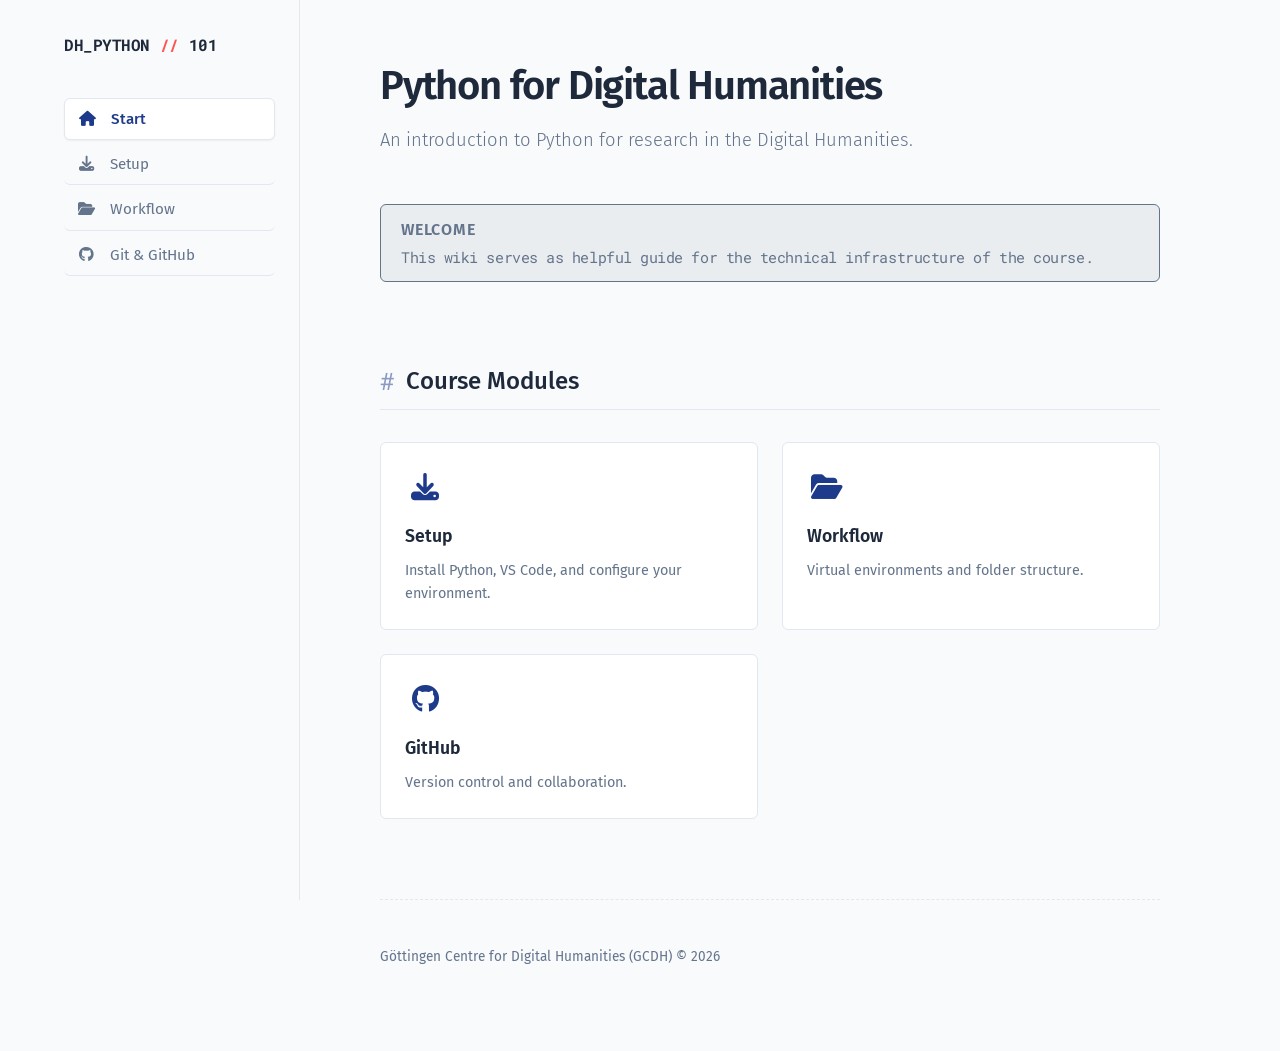
==== index.html @ 77d41c67 "chore: init" ====
<!DOCTYPE html>
<html lang="en">

<head>
    <meta charset="UTF-8">
    <meta name="viewport" content="width=device-width, initial-scale=1.0">
    <title>DH Python // Start</title>
    <link rel="stylesheet" href="style.css">
    <link rel="icon" type="image/png" href="favicon.png">
    <link
        href="https://fonts.googleapis.com/css2?family=Fira+Sans:wght@300;400;500;600&family=Roboto+Mono:wght@400;500&display=swap"
        rel="stylesheet">
    <link rel="stylesheet" href="https://cdnjs.cloudflare.com/ajax/libs/font-awesome/6.4.0/css/all.min.css">
</head>

<body>

    <div class="layout">
        <aside>
            <div class="brand">DH_PYTHON<span>//</span>101</div>
            <nav>
                <ul>
                    <li><a href="index.html" class="active"><i class="fa-solid fa-home"></i> Start</a></li>
                    <li><a href="setup.html"><i class="fa-solid fa-download"></i> Setup</a></li>
                    <li><a href="workflow.html"><i class="fa-solid fa-folder-open"></i> Workflow</a></li>
                    <li><a href="github.html"><i class="fa-brands fa-github"></i> Git & GitHub</a>
                    </li>
                </ul>
            </nav>
        </aside>

        <main>

            <section>
                <h1>Python for Digital Humanities</h1>
                <p class="lead">An introduction to Python for research in the Digital Humanities.</p>
                <div class="hint-box">
                    <!--div class="hint-icon">
                        <i class="fa-solid fa-circle-info"></i>
                    </div-->
                    <div class="hint-content">
                        <h3>Welcome</h3>
                        <p>This wiki serves as helpful guide for the technical infrastructure of the course.</p>
                    </div>
                </div>
            </section>

            <section>
                <h2>Course Modules</h2>
                <div class="module-grid">
                    <a href="setup.html" class="card-link">
                        <div class="card-icon">
                            <i class="fa-solid fa-download"></i>
                        </div>
                        <div>
                            <h3>Setup</h3>
                            <p>Install Python, VS Code, and configure your environment.</p>
                        </div>
                    </a>

                    <a href="workflow.html" class="card-link">
                        <div class="card-icon">
                            <i class="fa-solid fa-folder-open"></i>
                        </div>
                        <div>
                            <h3>Workflow</h3>
                            <p>Virtual environments and folder structure.</p>
                        </div>
                    </a>

                    <a href="github.html" class="card-link">
                        <div class="card-icon">
                            <i class="fa-brands fa-github"></i>
                        </div>
                        <div>
                            <h3>GitHub</h3>
                            <p>Version control and collaboration.</p>
                        </div>
                    </a>
                </div>
            </section>
            <footer>
                <p>Göttingen Centre for Digital Humanities (GCDH) &copy; 2026</p>
            </footer>
        </main>
    </div>
</body>

</html>
---- style.css ----
:root {
    /* --- Palette --- */
    --bg-body: #F8FAFC;
    /* Slate 50 */
    --bg-card: #FFFFFF;
    --bg-header: #F1F5F9;
    /* Slate 100 */

    --code-block: #F5F5F5;
    --code-header: #F0F0F0;
    /* Slate 100 */


    --text-main: #1E293B;
    /* Slate 800 */
    --text-muted: #64748B;
    /* Slate 500 */
    --border: #E2E8F0;
    /* Slate 200 */

    /* --- Accents --- */
    --accent-blue: #1E3A8A;
    /* Deep Blue */
    --accent-red: #FF5252;
    /* Coral */
    --accent-yellow: #FBBF2499;

    /* --- Dimensions --- */
    --sidebar-w: 260px;
    --radius: 6px;
}

* {
    box-sizing: border-box;
}

body {
    font-family: 'Fira Sans', sans-serif;
    background-color: var(--bg-body);
    color: var(--text-main);
    margin: 0;
    line-height: 1.6;
    font-size: 16px;
}

/* --- Layout --- */
.layout {
    display: flex;
    max-width: 1200px;
    margin: 0 auto;
    min-height: 100vh;
}

/* --- Sidebar --- */
aside {
    width: var(--sidebar-w);
    padding: 2rem 1.5rem;
    position: sticky;
    top: 0;
    height: 100vh;
    border-right: 1px solid var(--border);
    background: var(--bg-body);
    display: flex;
    flex-direction: column;
}

.brand {
    font-family: 'Roboto Mono', monospace;
    font-weight: 700;
    font-size: 1rem;
    color: var(--text-main);
    margin-bottom: 2.5rem;
    display: flex;
    align-items: center;
    gap: 10px;
    text-transform: uppercase;
    letter-spacing: -0.5px;
}

.brand span {
    color: var(--accent-red);
}

nav ul {
    list-style: none;
    padding: 0;
    margin: 0;
}

nav li {
    margin-bottom: 4px;
}

nav a {
    display: block;
    text-decoration: none;
    color: var(--text-muted);
    font-size: 0.95rem;
    padding: 0.5rem 0.75rem;
    border-radius: var(--radius);
    transition: all 0.15s;
    font-weight: 400;
}

nav a:hover {
    color: var(--accent-blue);
    background: #E2E8F0;
}

nav a.active {
    color: var(--accent-blue);
    background: #fff;
    border: 1px solid var(--border);
    font-weight: 500;
    box-shadow: 0 1px 2px rgba(0, 0, 0, 0.05);
}

nav a i,
nav a svg {
    width: 20px;
    text-align: center;
    margin-right: 10px;
    color: var(--text-muted);
    transition: color 0.2s;
    fill: currentColor;
    /* Ensures SVG takes text color */
}

nav a:hover i,
nav a:hover svg,
nav a.active i,
nav a.active svg {
    color: var(--accent-blue);
}

/* --- Main Content --- */
main {
    flex: 1;
    padding: 4rem 5rem;
}

h1 {
    font-family: 'Fira Sans', sans-serif;
    font-size: 2.5rem;
    font-weight: 600;
    margin: 0 0 1rem 0;
    color: var(--text-main);
    letter-spacing: -0.03em;
    line-height: 1.1;
}

.lead {
    font-size: 1.15rem;
    color: var(--text-muted);
    margin-bottom: 3rem;
    max-width: 65ch;
    font-weight: 300;
    line-height: 1.6;
}

section {
    margin-bottom: 5rem;
}

h2 {
    font-family: 'Fira Sans', sans-serif;
    font-size: 1.5rem;
    font-weight: 500;
    margin: 0 0 1.5rem 0;
    padding-bottom: 0.5rem;
    border-bottom: 1px solid var(--border);
    color: var(--text-main);
    display: flex;
    align-items: center;
}

h2::before {
    content: '#';
    margin-right: 0.75rem;
    color: var(--accent-blue);
    font-weight: 400;
    opacity: 0.5;
    font-family: 'Roboto Mono', monospace;
}

h3 {
    font-family: 'Fira Sans', sans-serif;
    font-size: 1.2rem;
    font-weight: 600;
    margin: 2rem 0 1rem 0;
    color: var(--text-main);
}

p {
    margin-bottom: 1.25rem;
}

strong {
    font-weight: 600;
    color: var(--text-main);
}

a {
    color: var(--accent-blue);
    text-decoration: none;
    border-bottom: 1px solid var(--border);
}

/* --- Code Block --- */
.code-block {
    background: var(--code-block);
    border: 1px solid var(--code-block);
    border-radius: var(--radius);
    margin: 1.5rem 0;
    overflow: hidden;
}

.code-header {
    background: var(--code-header);
    padding: 0.5rem 1rem;
    border-bottom: 1px solid var(--border);
    display: flex;
    justify-content: space-between;
    align-items: center;
    font-family: 'Roboto Mono', monospace;
    font-size: 0.75rem;
    color: var(--text-muted);
}

.code-block pre {
    margin: 0;
    padding: 1.25rem;
    overflow-x: auto;
    font-family: 'Roboto Mono', monospace;
    font-size: 0.9rem;
    line-height: 1.6;
    color: var(--text-main);
    background: var(--code-block);
}

.copy-btn {
    background: transparent;
    border: transparent;
    cursor: pointer;
    font-family: 'Roboto Mono', monospace;
    font-size: 0.75rem;
    color: var(--accent-blue);
    padding: 4px 0;
    border-radius: 4px;
    transition: all 0.2s ease;
    font-weight: 500;
    min-width: 70px;
    text-align: center;
    display: inline-block;
}

.copy-btn:hover {
    background: var(--accent-blue);
    color: var(--bg-header);
}

pre {
    margin: 0;
    padding: 1.25rem;
    overflow-x: auto;
    font-family: 'Roboto Mono', monospace;
    font-size: 0.9rem;
    line-height: 1.6;
    color: var(--text-main);
    background: var(--bg-card);
}

/* --- Frameless Tabs System --- */
.tabs-container {
    margin-top: 2rem;
    background: transparent;
    /* No background */
    border: none;
    /* No border */
}

.tabs-header {
    display: flex;
    background: transparent;
    border-bottom: 2px solid var(--border);
    /* Thicker divider */
    gap: 30px;
    /* More spacing */
    margin-bottom: 2rem;
}

.tab-btn {
    padding: 0.5rem 0 1rem 0;
    /* Align text to bottom line */
    border: none;
    background: transparent;
    cursor: pointer;
    font-family: 'Fira Sans', sans-serif;
    font-size: 1rem;
    color: var(--text-muted);
    display: flex;
    align-items: center;
    gap: 10px;
    position: relative;
    transition: color 0.2s;
}

.tab-btn:hover {
    color: var(--accent-blue);
}

.tab-btn.active {
    color: var(--accent-blue);
    font-weight: 600;
}

.tab-btn.active::after {
    content: '';
    position: absolute;
    bottom: -2px;
    /* Overlap the header border */
    left: 0;
    width: 100%;
    height: 2px;
    background: var(--accent-blue);
}

/* Tab Icons */
.tab-btn i {
    font-size: 1.1rem;
    /* Adjust icon size */
    color: var(--text-muted);
    transition: color 0.2s;
}

.tab-btn:hover i,
.tab-btn.active i {
    color: var(--accent-blue);
}

.tab-content {
    display: none;
    animation: fadeIn 0.4s ease;
}

.tab-content.active {
    display: block;
}

@keyframes fadeIn {
    from {
        opacity: 0;
        transform: translateY(10px);
    }

    to {
        opacity: 1;
        transform: translateY(0);
    }
}

/* --- Module Grid --- */
.module-grid {
    display: grid;
    grid-template-columns: repeat(auto-fit, minmax(250px, 1fr));
    gap: 1.5rem;
    margin-top: 2rem;
}

.card-link {
    display: block;
    background: var(--bg-card);
    border: 1px solid var(--border);
    border-radius: var(--radius);
    padding: 1.5rem;
    text-decoration: none;
    transition: all 0.2s;
    color: var(--text-main);
}

.card-link:hover {
    border-color: var(--accent-blue);
    transform: translateY(-2px);
    box-shadow: 0 4px 6px -1px rgba(0, 0, 0, 0.05);
}

.card-link-red {
    display: block;
    background: var(--bg-card);
    border: 1px solid var(--border);
    border-radius: var(--radius);
    padding: 1.5rem;
    text-decoration: none;
    transition: all 0.2s;
    color: var(--text-main);
}

.card-link-red:hover {
    border-color: var(--accent-red);
    transform: translateY(-2px);
    box-shadow: 0 4px 6px -1px rgba(0, 0, 0, 0.05);
}

.card-icon {
    width: 40px;
    height: 40px;
    border-radius: 8px;
    display: flex;
    align-items: center;
    justify-content: center;
    margin-bottom: 1rem;
    font-size: 1.75rem;
    /* Icon size inside box */
    color: var(--accent-blue);
}

.card-link h3 {
    margin: 0 0 0.5rem 0;
    font-size: 1.1rem;
    color: var(--text-main);
    font-family: 'Fira Sans', sans-serif;
}

.card-link p {
    margin: 0;
    font-size: 0.9rem;
    color: var(--text-muted);
    max-width: none;
}

.card-link-red h3 {
    margin: 0 0 0.5rem 0;
    font-size: 1.1rem;
    color: var(--text-main);
    font-family: 'Fira Sans', sans-serif;
}

.card-link-red p {
    margin: 0;
    font-size: 0.9rem;
    color: var(--text-muted);
    max-width: none;
}

/* --- Footer --- */
footer {
    margin-top: 5rem;
    padding-top: 2rem;
    border-top: 1px dashed var(--border);
    font-size: 0.85rem;
    color: var(--text-muted);
}

/* --- Responsive --- */
@media (max-width: 900px) {
    .layout {
        flex-direction: column;
    }

    aside {
        width: 100%;
        height: auto;
        border-right: none;
        border-bottom: 1px solid var(--border);
        padding: 1.5rem;
        position: relative;
    }

    main {
        padding: 2rem 1.5rem;
    }

    .tabs-header {
        gap: 15px;
        overflow-x: auto;
    }
}

.info-box {
    background: var(--bg-header);
    border: 1px solid var(--border);
    border-radius: var(--radius);
    padding: 1rem 1.25rem;
    display: flex;
    gap: 15px;
    align-items: flex-start;
    margin-bottom: 2rem;
}

.info-icon {
    flex-shrink: 0;
    color: var(--accent-blue);
    font-size: 1.2rem;
    margin-top: 2px;
}

.info-content h3 {
    margin: 0 0 0.25rem 0;
    font-size: 1rem;
    font-weight: 600;
    color: var(--accent-blue);
    font-family: 'Fira Sans', sans-serif;
    text-transform: uppercase;
    letter-spacing: 0.05em;
}

.info-content p {
    margin: 0;
    font-size: 0.95rem;
    color: var(--text-muted);
    line-height: 1.5;
    font-family: 'Roboto Mono', monospace;
    letter-spacing: -0.03em;
}

.warning-box {
    background: #FBBF242A;
    border: 1px solid var(--accent-yellow);
    border-radius: var(--radius);
    display: flex;
    align-items: center;
    gap: 15px;
    padding: 0.75rem 1.25rem;
    margin-bottom: 2rem;
    box-shadow: 0 1px 2px rgba(251, 191, 36, 0.2);
}

.warning-icon {
    color: var(--accent-yellow);
    font-size: 1.2rem;
    display: flex;
    align-items: center;
    flex-shrink: 0;
}

.warning-box p {
    flex: 1;
    margin: 0;
    font-family: 'Roboto Mono', monospace;
    font-size: 0.85rem;
    color: var(--text-main);
    line-height: 1.4;
    max-width: none;
}

.info-box {
    background: #1E3A8A1A;
    border: 1px solid var(--accent-blue);
    border-radius: var(--radius);
    display: flex;
    align-items: center;
    gap: 15px;
    padding: 0.75rem 1.25rem;
    margin-bottom: 2rem;
}

.info-icon {
    color: var(--accent-blue);
    font-size: 1.2rem;
    display: flex;
    align-items: center;
    flex-shrink: 0;
}

.info-box p {
    flex: 1;
    margin: 0;
    font-family: 'Roboto Mono', monospace;
    font-size: 0.85rem;
    color: var(--text-main);
    line-height: 1.4;
    max-width: none;
}

.hint-box {
    background: #64748B1A;
    border: 1px solid var(--text-muted);
    border-radius: var(--radius);
    display: flex;
    align-items: center;
    gap: 15px;
    padding: 0.75rem 1.25rem;
    margin-bottom: 2rem;
}

.hint-icon {
    color: var(--text-muted);
    font-size: 1.2rem;
    display: flex;
    align-items: center;
    flex-shrink: 0;
}

.hint-box p {
    flex: 1;
    margin: 0;
    font-family: 'Roboto Mono', monospace;
    font-size: 0.85rem;
    color: var(--text-main);
    line-height: 1.4;
    max-width: none;
}

.hint-content h3 {
    margin: 0 0 0.25rem 0;
    font-size: 1rem;
    font-weight: 600;
    color: var(--text-muted);
    font-family: 'Fira Sans', sans-serif;
    text-transform: uppercase;
    letter-spacing: 0.05em;
}

.hint-content p {
    margin: 0;
    font-size: 0.95rem;
    color: var(--text-muted);
    line-height: 1.5;
    font-family: 'Roboto Mono', monospace;
    letter-spacing: -0.03em;
}

/* --- Git Workflow Steps --- */
.workflow-row {
    display: flex;
    align-items: center;
    justify-content: space-between;
    gap: 10px;
    margin: 3rem 0;
}

.workflow-step {
    flex: 1;
    background: var(--bg-card);
    border: 1px solid var(--border);
    border-radius: var(--radius);
    padding: 1.5rem 1rem;
    text-align: center;
    min-width: 0; /* Prevents flex items from overflowing their container */
    transition: all 0.2s;
}

.workflow-step:hover {
    border-color: var(--accent-blue);
    box-shadow: 0 4px 6px -1px rgba(0, 0, 0, 0.05);
}

.workflow-step h3 {
    margin: 0 0 0.5rem 0;
    font-size: 1.1rem;
    color: var(--accent-blue);
    font-family: 'Fira Sans', sans-serif;
}

.workflow-step p {
    margin: 0 0 1rem 0;
    font-size: 0.85rem;
    color: var(--text-muted);
}

.workflow-code {
    display: block;
    background: var(--code-block);
    color: var(--text-main);
    font-family: 'Roboto Mono', monospace;
    font-size: 0.8rem;
    padding: 0.6rem 0.2rem;
    border-radius: 4px;
    white-space: nowrap; /* Forces the code to stay on exactly one line */
    overflow-x: auto; /* Adds a tiny scrollbar only if strictly necessary on small screens */
}

.workflow-chevron {
    color: var(--text-muted);
    opacity: 0.5;
    font-size: 1.5rem;
    flex-shrink: 0;
    display: flex;
    align-items: center;
}

/* Ensure the chevrons rotate on mobile when flex-direction changes */
@media (max-width: 900px) {
    .workflow-row {
        flex-direction: column;
        gap: 15px;
    }
    .workflow-chevron {
        transform: rotate(90deg);
    }
}
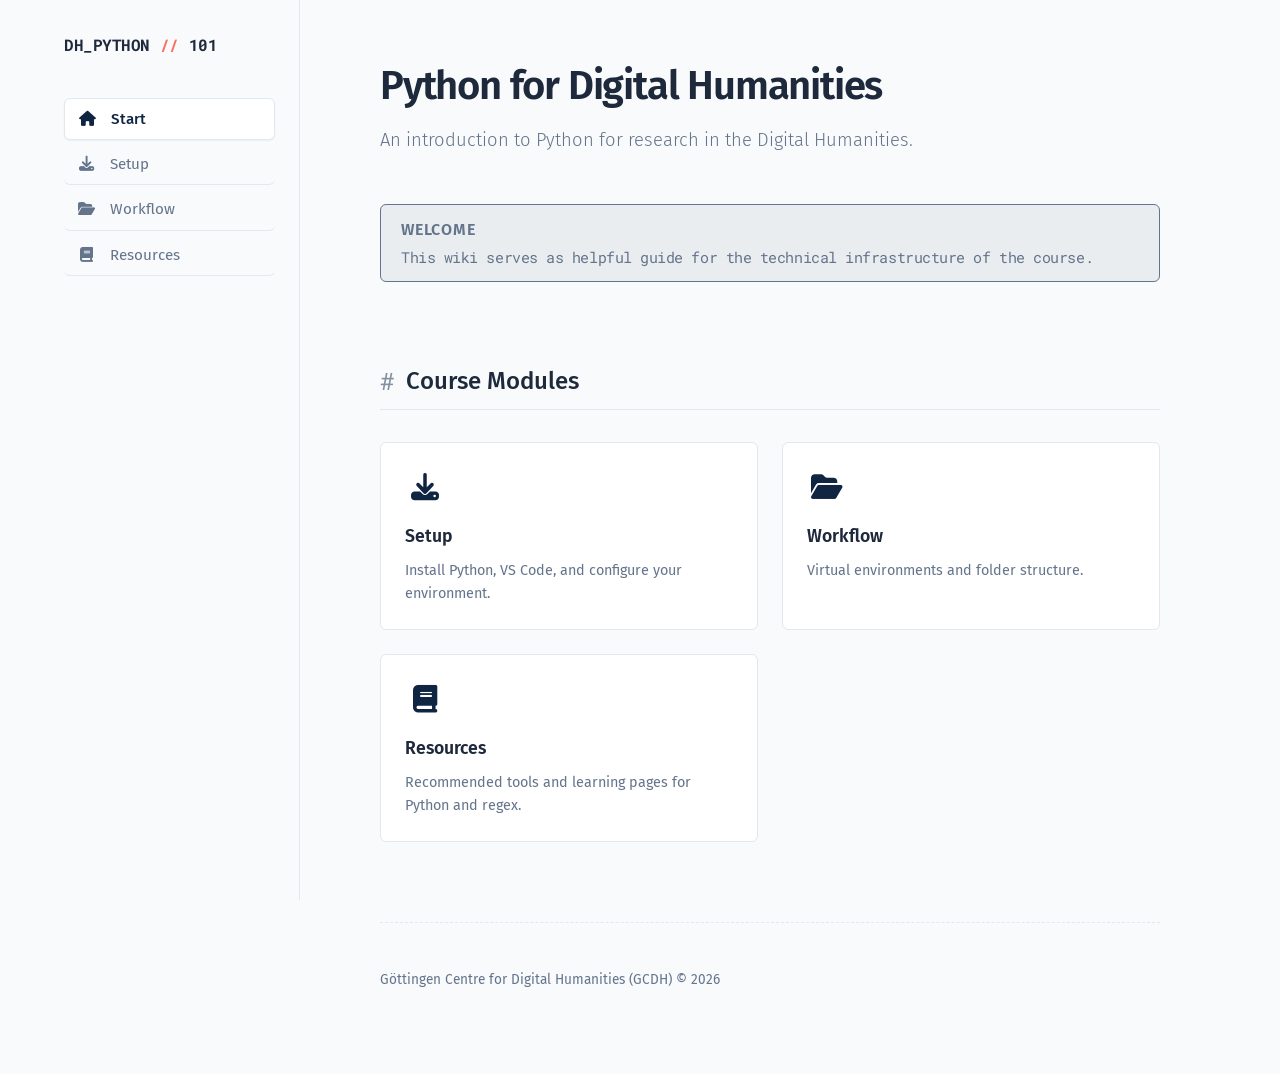
==== commit c0416a66: "Refine course site content and add resources page" ====
--- a/index.html
+++ b/index.html
@@ -23,8 +23,7 @@
                     <li><a href="index.html" class="active"><i class="fa-solid fa-home"></i> Start</a></li>
                     <li><a href="setup.html"><i class="fa-solid fa-download"></i> Setup</a></li>
                     <li><a href="workflow.html"><i class="fa-solid fa-folder-open"></i> Workflow</a></li>
-                    <li><a href="github.html"><i class="fa-brands fa-github"></i> Git & GitHub</a>
-                    </li>
+                    <li><a href="resources.html"><i class="fa-solid fa-book"></i> Resources</a></li>
                 </ul>
             </nav>
         </aside>
@@ -35,9 +34,6 @@
                 <h1>Python for Digital Humanities</h1>
                 <p class="lead">An introduction to Python for research in the Digital Humanities.</p>
                 <div class="hint-box">
-                    <!--div class="hint-icon">
-                        <i class="fa-solid fa-circle-info"></i>
-                    </div-->
                     <div class="hint-content">
                         <h3>Welcome</h3>
                         <p>This wiki serves as helpful guide for the technical infrastructure of the course.</p>
@@ -68,13 +64,13 @@
                         </div>
                     </a>
 
-                    <a href="github.html" class="card-link">
+                    <a href="resources.html" class="card-link">
                         <div class="card-icon">
-                            <i class="fa-brands fa-github"></i>
+                            <i class="fa-solid fa-book"></i>
                         </div>
                         <div>
-                            <h3>GitHub</h3>
-                            <p>Version control and collaboration.</p>
+                            <h3>Resources</h3>
+                            <p>Recommended tools and learning pages for Python and regex.</p>
                         </div>
                     </a>
                 </div>
--- a/style.css
+++ b/style.css
@@ -19,9 +19,9 @@
     /* Slate 200 */
 
     /* --- Accents --- */
-    --accent-blue: #1E3A8A;
+    --accent-blue: #102542;
     /* Deep Blue */
-    --accent-red: #FF5252;
+    --accent-red: #F87060;
     /* Coral */
     --accent-yellow: #FBBF2499;
 
@@ -43,7 +43,6 @@
     font-size: 16px;
 }
 
-/* --- Layout --- */
 .layout {
     display: flex;
     max-width: 1200px;
@@ -51,7 +50,6 @@
     min-height: 100vh;
 }
 
-/* --- Sidebar --- */
 aside {
     width: var(--sidebar-w);
     padding: 2rem 1.5rem;
@@ -123,7 +121,6 @@
     color: var(--text-muted);
     transition: color 0.2s;
     fill: currentColor;
-    /* Ensures SVG takes text color */
 }
 
 nav a:hover i,
@@ -133,7 +130,6 @@
     color: var(--accent-blue);
 }
 
-/* --- Main Content --- */
 main {
     flex: 1;
     padding: 4rem 5rem;
@@ -206,7 +202,6 @@
     border-bottom: 1px solid var(--border);
 }
 
-/* --- Code Block --- */
 .code-block {
     background: var(--code-block);
     border: 1px solid var(--code-block);
@@ -240,23 +235,29 @@
 
 .copy-btn {
     background: transparent;
-    border: transparent;
+    border: none;
     cursor: pointer;
-    font-family: 'Roboto Mono', monospace;
-    font-size: 0.75rem;
-    color: var(--accent-blue);
-    padding: 4px 0;
-    border-radius: 4px;
+    color: var(--text-muted);
+    border-radius: 50%;
+    width: 32px;
+    height: 32px;
+    padding: 0;
     transition: all 0.2s ease;
-    font-weight: 500;
-    min-width: 70px;
-    text-align: center;
-    display: inline-block;
+    display: flex;
+    align-items: center;
+    justify-content: center;
 }
 
 .copy-btn:hover {
-    background: var(--accent-blue);
-    color: var(--bg-header);
+    background: #64748B4A;
+}
+
+.copy-btn svg,
+.copy-btn i {
+    width: 16px;
+    height: 16px;
+    stroke: currentColor;
+    fill: none;
 }
 
 pre {
@@ -270,28 +271,22 @@
     background: var(--bg-card);
 }
 
-/* --- Frameless Tabs System --- */
 .tabs-container {
     margin-top: 2rem;
     background: transparent;
-    /* No background */
     border: none;
-    /* No border */
 }
 
 .tabs-header {
     display: flex;
     background: transparent;
     border-bottom: 2px solid var(--border);
-    /* Thicker divider */
     gap: 30px;
-    /* More spacing */
     margin-bottom: 2rem;
 }
 
 .tab-btn {
     padding: 0.5rem 0 1rem 0;
-    /* Align text to bottom line */
     border: none;
     background: transparent;
     cursor: pointer;
@@ -318,17 +313,14 @@
     content: '';
     position: absolute;
     bottom: -2px;
-    /* Overlap the header border */
     left: 0;
     width: 100%;
     height: 2px;
     background: var(--accent-blue);
 }
 
-/* Tab Icons */
 .tab-btn i {
     font-size: 1.1rem;
-    /* Adjust icon size */
     color: var(--text-muted);
     transition: color 0.2s;
 }
@@ -359,7 +351,6 @@
     }
 }
 
-/* --- Module Grid --- */
 .module-grid {
     display: grid;
     grid-template-columns: repeat(auto-fit, minmax(250px, 1fr));
@@ -367,6 +358,42 @@
     margin-top: 2rem;
 }
 
+.resources-grid {
+    grid-template-columns: 1fr;
+}
+
+.recommended-option {
+    display: flex;
+    flex-direction: column;
+}
+
+.recommendation-note {
+    margin: 0.45rem 0 0 0.35rem;
+    font-family: 'Fira Sans', sans-serif;
+    font-size: 0.9rem;
+    font-style: italic;
+    color: var(--text-muted);
+    line-height: 1.1;
+}
+
+.setup-options-grid {
+    align-items: stretch;
+}
+
+.setup-options-grid .recommended-option {
+    display: flex;
+    flex-direction: column;
+}
+
+.setup-options-grid .recommended-option .card-link,
+.setup-options-grid .recommended-option .card-link-red {
+    flex: 1;
+}
+
+.recommendation-note-placeholder {
+    visibility: hidden;
+}
+
 .card-link {
     display: block;
     background: var(--bg-card);
@@ -410,7 +437,6 @@
     justify-content: center;
     margin-bottom: 1rem;
     font-size: 1.75rem;
-    /* Icon size inside box */
     color: var(--accent-blue);
 }
 
@@ -442,7 +468,6 @@
     max-width: none;
 }
 
-/* --- Footer --- */
 footer {
     margin-top: 5rem;
     padding-top: 2rem;
@@ -451,7 +476,6 @@
     color: var(--text-muted);
 }
 
-/* --- Responsive --- */
 @media (max-width: 900px) {
     .layout {
         flex-direction: column;
@@ -618,74 +642,4 @@
     line-height: 1.5;
     font-family: 'Roboto Mono', monospace;
     letter-spacing: -0.03em;
-}
-
-/* --- Git Workflow Steps --- */
-.workflow-row {
-    display: flex;
-    align-items: center;
-    justify-content: space-between;
-    gap: 10px;
-    margin: 3rem 0;
-}
-
-.workflow-step {
-    flex: 1;
-    background: var(--bg-card);
-    border: 1px solid var(--border);
-    border-radius: var(--radius);
-    padding: 1.5rem 1rem;
-    text-align: center;
-    min-width: 0; /* Prevents flex items from overflowing their container */
-    transition: all 0.2s;
-}
-
-.workflow-step:hover {
-    border-color: var(--accent-blue);
-    box-shadow: 0 4px 6px -1px rgba(0, 0, 0, 0.05);
-}
-
-.workflow-step h3 {
-    margin: 0 0 0.5rem 0;
-    font-size: 1.1rem;
-    color: var(--accent-blue);
-    font-family: 'Fira Sans', sans-serif;
-}
-
-.workflow-step p {
-    margin: 0 0 1rem 0;
-    font-size: 0.85rem;
-    color: var(--text-muted);
-}
-
-.workflow-code {
-    display: block;
-    background: var(--code-block);
-    color: var(--text-main);
-    font-family: 'Roboto Mono', monospace;
-    font-size: 0.8rem;
-    padding: 0.6rem 0.2rem;
-    border-radius: 4px;
-    white-space: nowrap; /* Forces the code to stay on exactly one line */
-    overflow-x: auto; /* Adds a tiny scrollbar only if strictly necessary on small screens */
-}
-
-.workflow-chevron {
-    color: var(--text-muted);
-    opacity: 0.5;
-    font-size: 1.5rem;
-    flex-shrink: 0;
-    display: flex;
-    align-items: center;
-}
-
-/* Ensure the chevrons rotate on mobile when flex-direction changes */
-@media (max-width: 900px) {
-    .workflow-row {
-        flex-direction: column;
-        gap: 15px;
-    }
-    .workflow-chevron {
-        transform: rotate(90deg);
-    }
 }
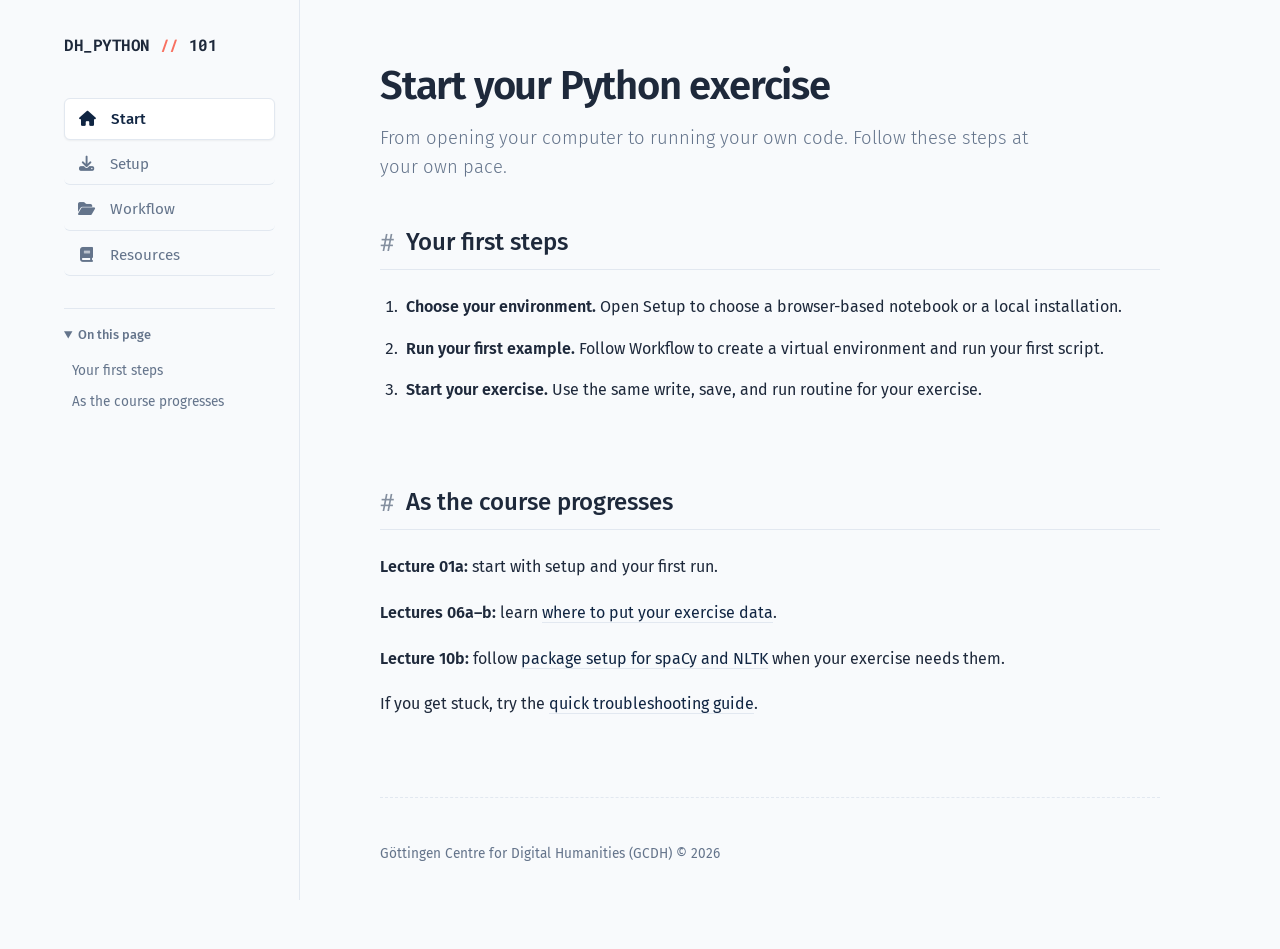
==== commit ee88edb4: "feat: add beginner workflow with virtual environments and a library example, simplify setup, organiz" ====
--- a/index.html
+++ b/index.html
@@ -20,66 +20,44 @@
             <div class="brand">DH_PYTHON<span>//</span>101</div>
             <nav>
                 <ul>
-                    <li><a href="index.html" class="active"><i class="fa-solid fa-home"></i> Start</a></li>
-                    <li><a href="setup.html"><i class="fa-solid fa-download"></i> Setup</a></li>
-                    <li><a href="workflow.html"><i class="fa-solid fa-folder-open"></i> Workflow</a></li>
-                    <li><a href="resources.html"><i class="fa-solid fa-book"></i> Resources</a></li>
+                    <li><a href="index.html" class="active" aria-current="page"><i class="fa-solid fa-home"></i> Start</a>
+</li>
+                    <li><a href="setup.html"><i class="fa-solid fa-download"></i> Setup</a>
+</li>
+                    <li><a href="workflow.html"><i class="fa-solid fa-folder-open"></i> Workflow</a>
+</li>
+                    <li><a href="resources.html"><i class="fa-solid fa-book"></i> Resources</a>
+</li>
                 </ul>
             </nav>
-        </aside>
+        <details class="page-outline" open><summary>On this page</summary><nav aria-label="Page sections"><ul id="page-sections"><li><a href="#first-steps">Your first steps</a></li><li><a href="#course-progress">As the course progresses</a></li></ul></nav></details>
+</aside>
 
         <main>
-
-            <section>
-                <h1>Python for Digital Humanities</h1>
-                <p class="lead">An introduction to Python for research in the Digital Humanities.</p>
-                <div class="hint-box">
-                    <div class="hint-content">
-                        <h3>Welcome</h3>
-                        <p>This wiki serves as helpful guide for the technical infrastructure of the course.</p>
-                    </div>
-                </div>
-            </section>
-
-            <section>
-                <h2>Course Modules</h2>
-                <div class="module-grid">
-                    <a href="setup.html" class="card-link">
-                        <div class="card-icon">
-                            <i class="fa-solid fa-download"></i>
-                        </div>
-                        <div>
-                            <h3>Setup</h3>
-                            <p>Install Python, VS Code, and configure your environment.</p>
-                        </div>
-                    </a>
-
-                    <a href="workflow.html" class="card-link">
-                        <div class="card-icon">
-                            <i class="fa-solid fa-folder-open"></i>
-                        </div>
-                        <div>
-                            <h3>Workflow</h3>
-                            <p>Virtual environments and folder structure.</p>
-                        </div>
-                    </a>
-
-                    <a href="resources.html" class="card-link">
-                        <div class="card-icon">
-                            <i class="fa-solid fa-book"></i>
-                        </div>
-                        <div>
-                            <h3>Resources</h3>
-                            <p>Recommended tools and learning pages for Python and regex.</p>
-                        </div>
-                    </a>
-                </div>
-            </section>
-            <footer>
-                <p>Göttingen Centre for Digital Humanities (GCDH) &copy; 2026</p>
-            </footer>
-        </main>
-    </div>
+<header class="page-header">
+<h1>Start your Python exercise</h1>
+<p class="lead">From opening your computer to running your own code. Follow these steps at your own pace.</p>
+</header>
+<section id="first-steps">
+<h2>Your first steps</h2>
+<ol class="start-steps">
+<li><strong>Choose your environment.</strong> Open Setup to choose a browser-based notebook or a local installation.</li>
+<li><strong>Run your first example.</strong> Follow Workflow to create a virtual environment and run your first script.</li>
+<li><strong>Start your exercise.</strong> Use the same write, save, and run routine for your exercise.</li>
+</ol>
+</section>
+<section id="course-progress">
+<h2>As the course progresses</h2>
+<p><strong>Lecture 01a:</strong> start with setup and your first run.</p>
+<p><strong>Lectures 06a–b:</strong> learn <a href="workflow.html#files">where to put your exercise data</a>.</p>
+<p><strong>Lecture 10b:</strong> follow <a href="workflow.html#packages">package setup for spaCy and NLTK</a> when your exercise needs them.</p>
+<p>If you get stuck, try the <a href="workflow.html#troubleshooting">quick troubleshooting guide</a>.</p>
+</section>
+<footer>
+<p>Göttingen Centre for Digital Humanities (GCDH) &copy; 2026</p>
+</footer>
+</main>
+</div>
+<script src="navigation.js" defer></script>
 </body>
-
 </html>
--- a/style.css
+++ b/style.css
@@ -642,4 +642,53 @@
     line-height: 1.5;
     font-family: 'Roboto Mono', monospace;
     letter-spacing: -0.03em;
-}+}
+/* Practical guides and the lecture resource collection. */
+main { min-width: 0; }
+aside { flex-shrink: 0; }
+html { scroll-behavior: smooth; }
+[id] { scroll-margin-top: 1.5rem; }
+a:focus-visible, button:focus-visible, input:focus-visible, select:focus-visible, summary:focus-visible { outline: 3px solid var(--accent-red); outline-offset: 4px; }
+.eyebrow, .resource-meta { color: var(--text-muted); font-size: .85rem; }
+.resource-controls { display: flex; flex-wrap: wrap; align-items: end; gap: 1rem; margin-top: 2rem; }
+.resource-controls[hidden] { display: none; }
+.resource-controls label { display: flex; flex: 1 1 180px; flex-direction: column; gap: .4rem; font-size: .9rem; }
+.resource-controls select, .resource-controls input, .resource-controls button { font: inherit; color: var(--text-main); background: white; border: 1px solid var(--border); border-radius: var(--radius); padding: .7rem; min-width: 0; max-width: 100%; }
+.resource-controls button { cursor: pointer; }
+details { border-bottom: 1px solid var(--border); padding: 1rem 0; }
+summary { cursor: pointer; font-weight: 500; }
+details p { margin: .8rem 0 .2rem; }
+li { margin-bottom: .7rem; }
+code { overflow-wrap: anywhere; }
+pre code { overflow-wrap: normal; }
+@media (max-width: 480px) { .module-grid { grid-template-columns: 1fr; } h1 { font-size: 2rem; } main { padding: 2rem 1.1rem; } }
+@media (prefers-reduced-motion: reduce) { html { scroll-behavior: auto; } *, *::before, *::after { animation: none !important; transition: none !important; } }
+
+/* Consistent, minimal page openings and plain resource references. */
+.page-header { margin-bottom: 2.5rem; }
+.page-header .lead { margin: 0; }
+.start-steps { padding-left: 1.4rem; }
+.start-steps li { padding-left: .25rem; margin-bottom: 1rem; }
+.resource-entry { margin-bottom: 1.25rem; }
+.resource-entry p { margin: 0; }
+.resource-entry .resource-meta { margin-top: .2rem; font-size: .8rem; }
+.resource-entry a { overflow-wrap: anywhere; }
+#resource-list section { margin-bottom: 2.5rem; }
+#resource-list h2 { display: block; border: 0; padding: 0; margin-bottom: 1rem; font-size: 1.25rem; }
+#resource-list h2::before { content: none; }
+.resource-controls { margin-top: 0; gap: .75rem; }
+.resource-controls select, .resource-controls input, .resource-controls button { padding: .45rem .6rem; }
+#resource-count { margin: .75rem 0 0; color: var(--text-muted); font-size: .85rem; }
+
+/* Section overview shares the existing sidebar rather than the page opening. */
+aside { overflow-y: auto; }
+.page-outline { border: 0; border-top: 1px solid var(--border); margin-top: 1.75rem; padding: 1rem 0 0; }
+.page-outline[hidden] { display: none; }
+.page-outline summary { color: var(--text-muted); font-size: .8rem; font-weight: 500; }
+.page-outline nav { margin-top: .65rem; }
+.page-outline nav li { margin-bottom: .15rem; }
+.page-outline nav a { border: 0; padding: .3rem .5rem; font-size: .85rem; line-height: 1.4; }
+@media (max-width: 900px) {
+    aside { overflow-y: visible; }
+    .page-outline { margin-top: 1rem; }
+}
